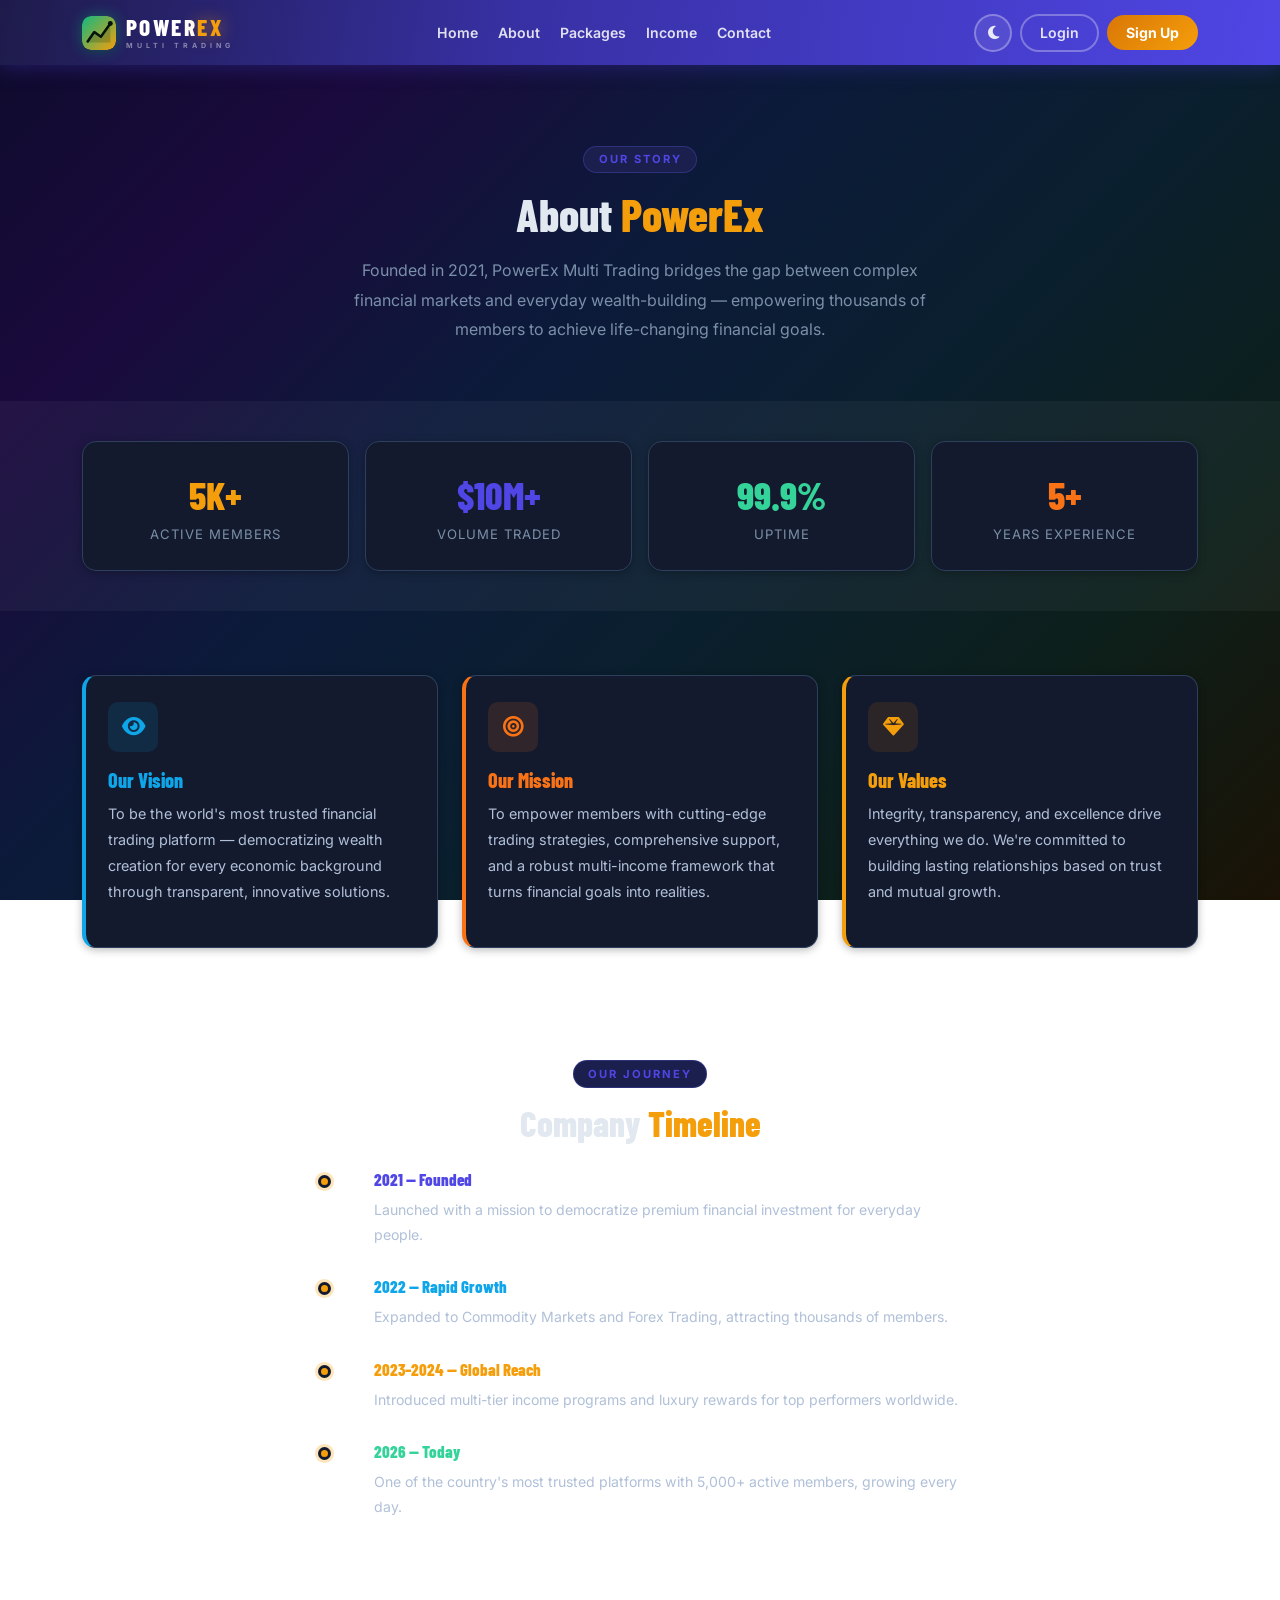
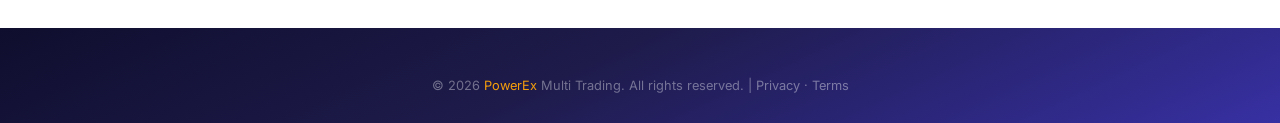
==== about.html @ 44443613 "add files and ready basic frontend" ====
<!DOCTYPE html>
<html lang="en">
<head>
  <meta charset="UTF-8"/>
  <meta name="viewport" content="width=device-width, initial-scale=1.0"/>
  <title>About – PowerEx Multi Trading</title>
  <link href="https://cdn.jsdelivr.net/npm/bootstrap@5.3.3/dist/css/bootstrap.min.css" rel="stylesheet"/>
  <link href="https://cdnjs.cloudflare.com/ajax/libs/font-awesome/6.5.0/css/all.min.css" rel="stylesheet"/>
  <link href="https://fonts.googleapis.com/css2?family=Inter:wght@300;400;500;600;700;800&family=Barlow+Condensed:wght@700;800&display=swap" rel="stylesheet"/>
  <link href="css/style.css" rel="stylesheet"/>
</head>
<body>

<nav class="px-nav navbar navbar-expand-lg">
  <div class="container">
    <a class="nav-brand" href="index.html">
      <img src="assets/px-icon.svg" class="brand-icon-img" alt="PowerEx" width="34" height="34">
      <span class="brand-text-wrap">
        <span class="brand-text">POWER<span class="brand-ex">EX</span></span>
        <span class="brand-tag">Multi Trading</span>
      </span>
    </a>
    <button class="navbar-toggler border-0" type="button" data-bs-toggle="collapse" data-bs-target="#navMain">
      <i class="fa-solid fa-bars" style="color:#fff;"></i>
    </button>
    <div class="collapse navbar-collapse" id="navMain">
      <ul class="navbar-nav mx-auto gap-1">
        <li class="nav-item"><a class="nav-link" href="index.html">Home</a></li>
        <li class="nav-item"><a class="nav-link active" href="about.html">About</a></li>
        <li class="nav-item"><a class="nav-link" href="index.html#packages">Packages</a></li>
        <li class="nav-item"><a class="nav-link" href="index.html#income">Income</a></li>
        <li class="nav-item"><a class="nav-link" href="contact.html">Contact</a></li>
      </ul>
      <div class="d-flex align-items-center gap-2">
        <button class="theme-toggle" id="themeToggle"><i class="fa-solid fa-moon ico-moon"></i><i class="fa-solid fa-sun ico-sun"></i></button>
        <a href="login.html" class="nav-link" style="color:rgba(255,255,255,.8);font-weight:600;border:2px solid rgba(255,255,255,.3);border-radius:20px;padding:.4rem 1.1rem;">Login</a>
        <a href="signup.html" style="background:linear-gradient(135deg,#D97706,#F59E0B);color:#fff;border-radius:20px;padding:.42rem 1.2rem;font-weight:700;text-decoration:none;font-size:.88rem;">Sign Up</a>
      </div>
    </div>
  </div>
</nav>

<!-- Hero -->
<section style="padding:5rem 0 3.5rem;text-align:center;">
  <div class="container fade-in">
    <div class="section-label">Our Story</div>
    <h1 class="page-title" style="font-size:2.8rem;">About <span class="accent">PowerEx</span></h1>
    <p style="color:var(--gray-500);max-width:600px;margin:.9rem auto 0;line-height:1.85;font-size:1rem;">
      Founded in 2021, PowerEx Multi Trading bridges the gap between complex financial markets and everyday wealth-building — empowering thousands of members to achieve life-changing financial goals.
    </p>
  </div>
</section>

<!-- Stats -->
<section style="padding:2.5rem 0;background:rgba(255,255,255,.04);">
  <div class="container">
    <div class="row g-3 text-center">
      <div class="col-6 col-md-3 fade-in">
        <div class="px-card"><div style="font-family:'Barlow Condensed',sans-serif;font-size:2.4rem;font-weight:800;color:#F59E0B;">5K+</div><div style="color:var(--gray-500);font-size:.82rem;letter-spacing:1px;text-transform:uppercase;">Active Members</div></div>
      </div>
      <div class="col-6 col-md-3 fade-in">
        <div class="px-card"><div style="font-family:'Barlow Condensed',sans-serif;font-size:2.4rem;font-weight:800;color:#4F46E5;">$10M+</div><div style="color:var(--gray-500);font-size:.82rem;letter-spacing:1px;text-transform:uppercase;">Volume Traded</div></div>
      </div>
      <div class="col-6 col-md-3 fade-in">
        <div class="px-card"><div style="font-family:'Barlow Condensed',sans-serif;font-size:2.4rem;font-weight:800;color:#34d399;">99.9%</div><div style="color:var(--gray-500);font-size:.82rem;letter-spacing:1px;text-transform:uppercase;">Uptime</div></div>
      </div>
      <div class="col-6 col-md-3 fade-in">
        <div class="px-card"><div style="font-family:'Barlow Condensed',sans-serif;font-size:2.4rem;font-weight:800;color:#F97316;">5+</div><div style="color:var(--gray-500);font-size:.82rem;letter-spacing:1px;text-transform:uppercase;">Years Experience</div></div>
      </div>
    </div>
  </div>
</section>

<!-- Mission / Vision -->
<section style="padding:4rem 0;">
  <div class="container">
    <div class="row g-4">
      <div class="col-md-4 fade-in">
        <div class="px-card h-100" style="border-left:4px solid #0EA5E9;">
          <div style="width:50px;height:50px;border-radius:10px;background:rgba(14,165,233,.12);color:#0EA5E9;display:flex;align-items:center;justify-content:center;font-size:1.3rem;margin-bottom:1rem;"><i class="fa-solid fa-eye"></i></div>
          <h5 style="font-family:'Barlow Condensed',sans-serif;font-weight:800;color:#0EA5E9;margin-bottom:.6rem;">Our Vision</h5>
          <p style="color:var(--gray-700);font-size:.9rem;line-height:1.8;">To be the world's most trusted financial trading platform — democratizing wealth creation for every economic background through transparent, innovative solutions.</p>
        </div>
      </div>
      <div class="col-md-4 fade-in">
        <div class="px-card h-100" style="border-left:4px solid #F97316;">
          <div style="width:50px;height:50px;border-radius:10px;background:rgba(249,115,22,.12);color:#F97316;display:flex;align-items:center;justify-content:center;font-size:1.3rem;margin-bottom:1rem;"><i class="fa-solid fa-bullseye"></i></div>
          <h5 style="font-family:'Barlow Condensed',sans-serif;font-weight:800;color:#F97316;margin-bottom:.6rem;">Our Mission</h5>
          <p style="color:var(--gray-700);font-size:.9rem;line-height:1.8;">To empower members with cutting-edge trading strategies, comprehensive support, and a robust multi-income framework that turns financial goals into realities.</p>
        </div>
      </div>
      <div class="col-md-4 fade-in">
        <div class="px-card h-100" style="border-left:4px solid #F59E0B;">
          <div style="width:50px;height:50px;border-radius:10px;background:rgba(217,119,6,.12);color:#F59E0B;display:flex;align-items:center;justify-content:center;font-size:1.3rem;margin-bottom:1rem;"><i class="fa-solid fa-gem"></i></div>
          <h5 style="font-family:'Barlow Condensed',sans-serif;font-weight:800;color:#F59E0B;margin-bottom:.6rem;">Our Values</h5>
          <p style="color:var(--gray-700);font-size:.9rem;line-height:1.8;">Integrity, transparency, and excellence drive everything we do. We're committed to building lasting relationships based on trust and mutual growth.</p>
        </div>
      </div>
    </div>
  </div>
</section>

<!-- Timeline -->
<section style="padding:3rem 0 5rem;background:rgba(255,255,255,.04);">
  <div class="container">
    <div class="text-center mb-4 fade-in">
      <div class="section-label">Our Journey</div>
      <h2 class="page-title">Company <span class="accent">Timeline</span></h2>
    </div>
    <div class="row justify-content-center">
      <div class="col-lg-7">
        <div style="position:relative;padding-left:2rem;border-left:3px solid linear-gradient(180deg,#4F46E5,#0EA5E9);">
          <style>.tline{position:relative;padding-left:1.4rem;margin-bottom:1.8rem;}.tline::before{content:'';position:absolute;left:-2.1rem;top:6px;width:13px;height:13px;border-radius:50%;background:#F59E0B;border:3px solid #131a2e;box-shadow:0 0 0 3px rgba(245,158,11,.28);}</style>
          <div class="tline fade-in">
            <h6 style="font-family:'Barlow Condensed',sans-serif;font-weight:800;color:#4F46E5;font-size:1.05rem;">2021 — Founded</h6>
            <p style="color:var(--gray-700);font-size:.88rem;line-height:1.8;margin-top:.3rem;">Launched with a mission to democratize premium financial investment for everyday people.</p>
          </div>
          <div class="tline fade-in">
            <h6 style="font-family:'Barlow Condensed',sans-serif;font-weight:800;color:#0EA5E9;font-size:1.05rem;">2022 — Rapid Growth</h6>
            <p style="color:var(--gray-700);font-size:.88rem;line-height:1.8;margin-top:.3rem;">Expanded to Commodity Markets and Forex Trading, attracting thousands of members.</p>
          </div>
          <div class="tline fade-in">
            <h6 style="font-family:'Barlow Condensed',sans-serif;font-weight:800;color:#F59E0B;font-size:1.05rem;">2023–2024 — Global Reach</h6>
            <p style="color:var(--gray-700);font-size:.88rem;line-height:1.8;margin-top:.3rem;">Introduced multi-tier income programs and luxury rewards for top performers worldwide.</p>
          </div>
          <div class="tline fade-in">
            <h6 style="font-family:'Barlow Condensed',sans-serif;font-weight:800;color:#34d399;font-size:1.05rem;">2026 — Today</h6>
            <p style="color:var(--gray-700);font-size:.88rem;line-height:1.8;margin-top:.3rem;">One of the country's most trusted platforms with 5,000+ active members, growing every day.</p>
          </div>
        </div>
      </div>
    </div>
  </div>
</section>

<footer class="px-footer">
  <div class="container">
    <div class="footer-copy py-2">© 2026 <span>PowerEx</span> Multi Trading. All rights reserved. | <a href="privacy-policy.html" style="color:rgba(255,255,255,.4);text-decoration:none;">Privacy</a> · <a href="terms.html" style="color:rgba(255,255,255,.4);text-decoration:none;">Terms</a></div>
  </div>
</footer>

<script src="https://cdn.jsdelivr.net/npm/bootstrap@5.3.3/dist/js/bootstrap.bundle.min.js"></script>
<script src="js/script.js"></script>
</body>
</html>
---- css/style.css ----
/* ═══════════════════════════════════════════════════════
   PowerX Shared Stylesheet
   Used by all pages (login, signup, dashboard, etc.)
═══════════════════════════════════════════════════════ */

:root {
  --green:      #4F46E5;
  --green-d:    #3730A3;
  --green-l:    #6366F1;
  --green-xl:   #1a1f4d;
  --blue:       #0EA5E9;
  --blue-l:     #38BDF8;
  --blue-xl:    #0a1f35;
  --pink:       #F97316;
  --pink-d:     #C2410C;
  --pink-l:     #FB923C;
  --gold:       #D97706;
  --gold-l:     #F59E0B;
  --gold-xl:    #241708;
  --white:      #131a2e;
  --gray-50:    #0d1117;
  --gray-100:   #1a2236;
  --gray-300:   #2d3f5c;
  --gray-500:   #7a8fa8;
  --gray-700:   #b0c0d8;
  --gray-900:   #e2e8f0;
  --shadow-sm:  0 2px 8px rgba(0,0,0,.28);
  --shadow-md:  0 6px 24px rgba(0,0,0,.42);
  --shadow-lg:  0 16px 48px rgba(0,0,0,.55);
  --radius-sm:  8px;
  --radius-md:  14px;
  --radius-lg:  22px;
  --radius-xl:  32px;
  --transition: all .28s ease;
}

/* Light mode */
body.light {
  --white:     #FFFFFF;
  --gray-50:   #F8FAFC;
  --gray-100:  #F1F5F9;
  --gray-300:  #CBD5E1;
  --gray-500:  #94A3B8;
  --gray-700:  #475569;
  --gray-900:  #0F172A;
  --green-xl:  #EEF2FF;
  --blue-xl:   #E0F2FE;
  --gold-xl:   #FFFBEB;
  --shadow-sm: 0 2px 8px rgba(0,0,0,.07);
  --shadow-md: 0 6px 24px rgba(0,0,0,.10);
  --shadow-lg: 0 16px 48px rgba(0,0,0,.13);
  background: linear-gradient(135deg,#f0f4ff 0%,#faf5ff 25%,#f0f9ff 50%,#fffbf0 75%,#f0fdf9 100%) !important;
  color: #0F172A !important;
}

*, *::before, *::after { box-sizing: border-box; margin: 0; padding: 0; }
html { scroll-behavior: smooth; }

body {
  font-family: 'Inter', sans-serif;
  color: var(--gray-900);
  background: linear-gradient(135deg,#0d0b2b 0%,#1a0a3d 20%,#0c1a3a 40%,#0a1f2e 60%,#0d1f1a 80%,#1a1205 100%);
  background-attachment: fixed;
  min-height: 100vh;
  overflow-x: hidden;
}

/* ── Shared Navbar ── */
.px-nav {
  background: linear-gradient(100deg,#1e1b4b 0%,#3730A3 40%,#4F46E5 100%);
  padding: .85rem 0;
  position: sticky;
  top: 0;
  z-index: 1050;
  box-shadow: 0 3px 18px rgba(55,48,163,.45);
}
.px-nav .nav-brand { display:flex; align-items:center; gap:.6rem; text-decoration:none; line-height:1; }
.brand-icon-img {
  width: 34px; height: 34px;
  flex-shrink: 0;
  border-radius: 9px;
  box-shadow: 0 0 14px rgba(16,185,129,.45), 0 2px 6px rgba(0,0,0,.3);
}
.brand-text-wrap { display: flex; flex-direction: column; justify-content: center; }
.brand-text {
  font-family: 'Barlow Condensed', sans-serif;
  font-size: 1.45rem; font-weight: 800; letter-spacing: 2.5px; color: #fff; line-height: 1;
}
.brand-ex { color: #F59E0B; text-shadow: 0 0 16px rgba(245,158,11,.6); }
.brand-tag {
  font-size: .44rem; font-weight: 700; letter-spacing: 4px;
  color: rgba(255,255,255,.45); text-transform: uppercase;
  margin-top: 2px; font-family: 'Inter', sans-serif;
}
.px-nav .nav-link {
  color: rgba(255,255,255,.85) !important;
  font-weight: 600;
  font-size: .88rem;
  border-radius: 8px;
  transition: var(--transition);
}
.px-nav .nav-link:hover { color: #F59E0B !important; background: rgba(255,255,255,.09); }

/* ── Theme Toggle ── */
.theme-toggle {
  display: inline-flex; align-items: center; justify-content: center;
  width: 38px; height: 38px; border-radius: 50%;
  border: 2px solid rgba(255,255,255,.3);
  background: rgba(255,255,255,.08);
  color: rgba(255,255,255,.88);
  font-size: .95rem; cursor: pointer;
  transition: var(--transition);
  position: relative; overflow: hidden;
}
.theme-toggle:hover { background: rgba(245,158,11,.2); border-color: #F59E0B; color: #F59E0B; transform: rotate(18deg) scale(1.08); }
.theme-toggle .ico-moon, .theme-toggle .ico-sun { position: absolute; transition: opacity .3s, transform .3s; }
.theme-toggle .ico-sun  { opacity: 0; transform: rotate(-90deg) scale(.6); }
.theme-toggle .ico-moon { opacity: 1; }
body.light .theme-toggle .ico-sun  { opacity: 1; transform: rotate(0) scale(1); }
body.light .theme-toggle .ico-moon { opacity: 0; transform: rotate(90deg) scale(.6); }

/* ── Auth Cards ── */
.auth-card {
  background: var(--white);
  border: 1px solid var(--gray-300);
  border-radius: var(--radius-lg);
  padding: 1.8rem 2rem;
  box-shadow: var(--shadow-lg);
  width: 100%;
  max-width: 420px;
}
.auth-input {
  background: var(--gray-100) !important;
  border: 2px solid var(--gray-300) !important;
  color: var(--gray-900) !important;
  border-radius: var(--radius-sm) !important;
  padding: .56rem .9rem !important;
  font-size: .9rem;
  transition: var(--transition);
}
.auth-input:focus {
  border-color: var(--green) !important;
  box-shadow: 0 0 0 3px rgba(79,70,229,.18) !important;
  background: var(--gray-50) !important;
  outline: none !important;
}
.auth-input::placeholder { color: var(--gray-500) !important; }

.btn-auth {
  background: linear-gradient(135deg,var(--green),var(--green-l));
  color: #fff; border: none;
  padding: .65rem 1.5rem;
  border-radius: var(--radius-xl);
  font-weight: 700; font-size: .92rem;
  width: 100%; cursor: pointer;
  transition: var(--transition);
}
.btn-auth:hover { background: linear-gradient(135deg,var(--pink),var(--pink-d)); box-shadow: 0 8px 24px rgba(249,115,22,.35); transform: translateY(-1px); }

.btn-github {
  background: var(--gray-100);
  color: var(--gray-900);
  border: 2px solid var(--gray-300);
  padding: .58rem 1.5rem;
  border-radius: var(--radius-xl);
  font-weight: 700; font-size: .88rem;
  width: 100%; cursor: pointer;
  transition: var(--transition);
  display: flex; align-items: center; justify-content: center; gap: .6rem;
}
.btn-github .fa-google { color: #EA4335; }
.btn-github:hover { border-color: #EA4335; color: #EA4335; }

.auth-divider {
  display: flex; align-items: center; gap: .8rem;
  color: var(--gray-500); font-size: .82rem; font-weight: 600;
  margin: .75rem 0;
}
.auth-divider::before, .auth-divider::after { content: ''; flex: 1; height: 1px; background: var(--gray-300); }
.auth-card .mb-3 { margin-bottom: .65rem !important; }
.auth-card .mb-4 { margin-bottom: .9rem !important; }

.pass-wrap { position: relative; }
.pass-wrap .toggle-pass {
  position: absolute; right: .9rem; top: 50%; transform: translateY(-50%);
  color: var(--gray-500); cursor: pointer; font-size: .95rem; z-index: 2;
  transition: color .2s;
}
.pass-wrap .toggle-pass:hover { color: var(--green); }

/* ── Form validation ── */
.field-error { color: #f87171; font-size: .78rem; margin-top: .3rem; display: none; }
.field-error.show { display: block; }
.auth-input.is-invalid { border-color: #f87171 !important; }
.auth-input.is-valid   { border-color: #34d399 !important; }

.alert-auth { border-radius: var(--radius-sm); padding: .8rem 1.1rem; font-size: .88rem; margin-bottom: 1.2rem; display: none; }
.alert-auth.show { display: block; }
.alert-success-auth { background: rgba(52,211,153,.12); border: 1px solid rgba(52,211,153,.4); color: #34d399; }
.alert-error-auth   { background: rgba(248,113,113,.12); border: 1px solid rgba(248,113,113,.4); color: #f87171; }

/* ── Dashboard ── */
.dash-sidebar {
  background: var(--white);
  border-right: 1px solid var(--gray-300);
  min-height: calc(100vh - 68px);
  padding: 1.8rem 0;
  position: sticky; top: 68px;
}
.dash-sidebar .side-link {
  display: flex; align-items: center; gap: .75rem;
  padding: .72rem 1.6rem;
  color: var(--gray-700); font-weight: 600; font-size: .9rem;
  text-decoration: none; border-radius: 0;
  transition: var(--transition);
  border-left: 3px solid transparent;
}
.dash-sidebar .side-link:hover,
.dash-sidebar .side-link.active {
  color: var(--green);
  background: var(--green-xl);
  border-left-color: var(--green);
}
.dash-main { padding: 2rem; }

.stat-card {
  background: var(--white);
  border: 1px solid var(--gray-300);
  border-radius: var(--radius-md);
  padding: 1.5rem 1.4rem;
  display: flex; align-items: center; gap: 1.2rem;
  box-shadow: var(--shadow-sm);
  transition: var(--transition);
}
.stat-card:hover { box-shadow: var(--shadow-md); transform: translateY(-3px); }
.stat-icon {
  width: 52px; height: 52px; border-radius: var(--radius-sm);
  display: flex; align-items: center; justify-content: center;
  font-size: 1.4rem; flex-shrink: 0;
}
.stat-val { font-family: 'Barlow Condensed', sans-serif; font-size: 1.85rem; font-weight: 800; color: var(--gray-900); line-height: 1; }
.stat-lbl { font-size: .76rem; color: var(--gray-500); letter-spacing: .8px; text-transform: uppercase; margin-top: .2rem; }

/* ── Tables ── */
.px-table {
  width: 100%; border-collapse: separate; border-spacing: 0;
  border-radius: var(--radius-md); overflow: hidden; box-shadow: var(--shadow-sm);
}
.px-table thead th {
  background: linear-gradient(100deg,#3730A3,#4F46E5);
  color: #fff; padding: .9rem 1.2rem;
  font-weight: 700; font-size: .85rem; letter-spacing: .4px; text-align: left;
}
.px-table tbody td {
  padding: .82rem 1.2rem; border-bottom: 1px solid var(--gray-100);
  color: var(--gray-900); font-size: .9rem; background: var(--white);
}
.px-table tbody tr:last-child td { border-bottom: none; }
.px-table tbody tr:hover td { background: var(--gray-50); }

/* ── Badges ── */
.badge-success { background: rgba(52,211,153,.15); color: #34d399; border: 1px solid rgba(52,211,153,.35); border-radius: 20px; padding: .25rem .8rem; font-size: .75rem; font-weight: 700; }
.badge-warn    { background: rgba(245,158,11,.15); color: #F59E0B; border: 1px solid rgba(245,158,11,.35); border-radius: 20px; padding: .25rem .8rem; font-size: .75rem; font-weight: 700; }
.badge-danger  { background: rgba(248,113,113,.15); color: #f87171; border: 1px solid rgba(248,113,113,.35); border-radius: 20px; padding: .25rem .8rem; font-size: .75rem; font-weight: 700; }

/* ── Cards ── */
.px-card {
  background: var(--white); border: 1px solid var(--gray-300);
  border-radius: var(--radius-md); padding: 1.6rem 1.4rem;
  box-shadow: var(--shadow-sm); transition: var(--transition);
}
.px-card:hover { box-shadow: var(--shadow-md); transform: translateY(-3px); }

/* ── Section title ── */
.page-title {
  font-family: 'Barlow Condensed', sans-serif;
  font-size: 2.2rem; font-weight: 800; color: var(--gray-900);
}
.page-title .accent { color: #F59E0B; }

.section-label {
  display: inline-block; font-size: .7rem; font-weight: 700;
  letter-spacing: 2px; text-transform: uppercase;
  color: var(--green); background: var(--green-xl);
  border: 1.5px solid rgba(99,102,241,.28);
  border-radius: 20px; padding: .28rem .9rem; margin-bottom: .9rem;
}

/* ── Loading spinner ── */
.px-spinner-wrap {
  display: flex; align-items: center; justify-content: center;
  padding: 3rem; flex-direction: column; gap: 1rem;
}
.px-spinner {
  width: 44px; height: 44px;
  border: 4px solid var(--gray-300);
  border-top-color: var(--green);
  border-radius: 50%;
  animation: spin .8s linear infinite;
}
@keyframes spin { to { transform: rotate(360deg); } }
.px-spinner-txt { color: var(--gray-500); font-size: .9rem; }

/* ── Empty state ── */
.empty-state { text-align: center; padding: 4rem 2rem; }
.empty-state i { font-size: 3.5rem; color: var(--gray-300); margin-bottom: 1rem; display: block; }
.empty-state h5 { color: var(--gray-700); font-weight: 700; margin-bottom: .5rem; }
.empty-state p  { color: var(--gray-500); font-size: .9rem; }

/* ── Footer ── */
.px-footer {
  background: linear-gradient(155deg,#0f0e2e 0%,#1e1b4b 45%,#3730A3 100%);
  padding: 2.5rem 0 1.2rem;
  margin-top: auto;
}
.px-footer .footer-copy { color: rgba(255,255,255,.38); font-size: .8rem; text-align: center; }
.px-footer .footer-copy span { color: #F59E0B; }

/* ── Smooth transitions ── */
.fade-in { animation: fadeIn .45s ease both; }
@keyframes fadeIn { from { opacity: 0; transform: translateY(14px); } to { opacity: 1; transform: none; } }

/* ── Scrollbar ── */
::-webkit-scrollbar { width: 7px; }
::-webkit-scrollbar-track { background: var(--gray-50); }
::-webkit-scrollbar-thumb { background: var(--green); border-radius: 4px; }

/* ── Responsive ── */
@media (max-width: 768px) {
  .auth-card { padding: 1.8rem 1.4rem; }
  .dash-sidebar { min-height: auto; position: static; }
  .dash-main { padding: 1.2rem; }
}
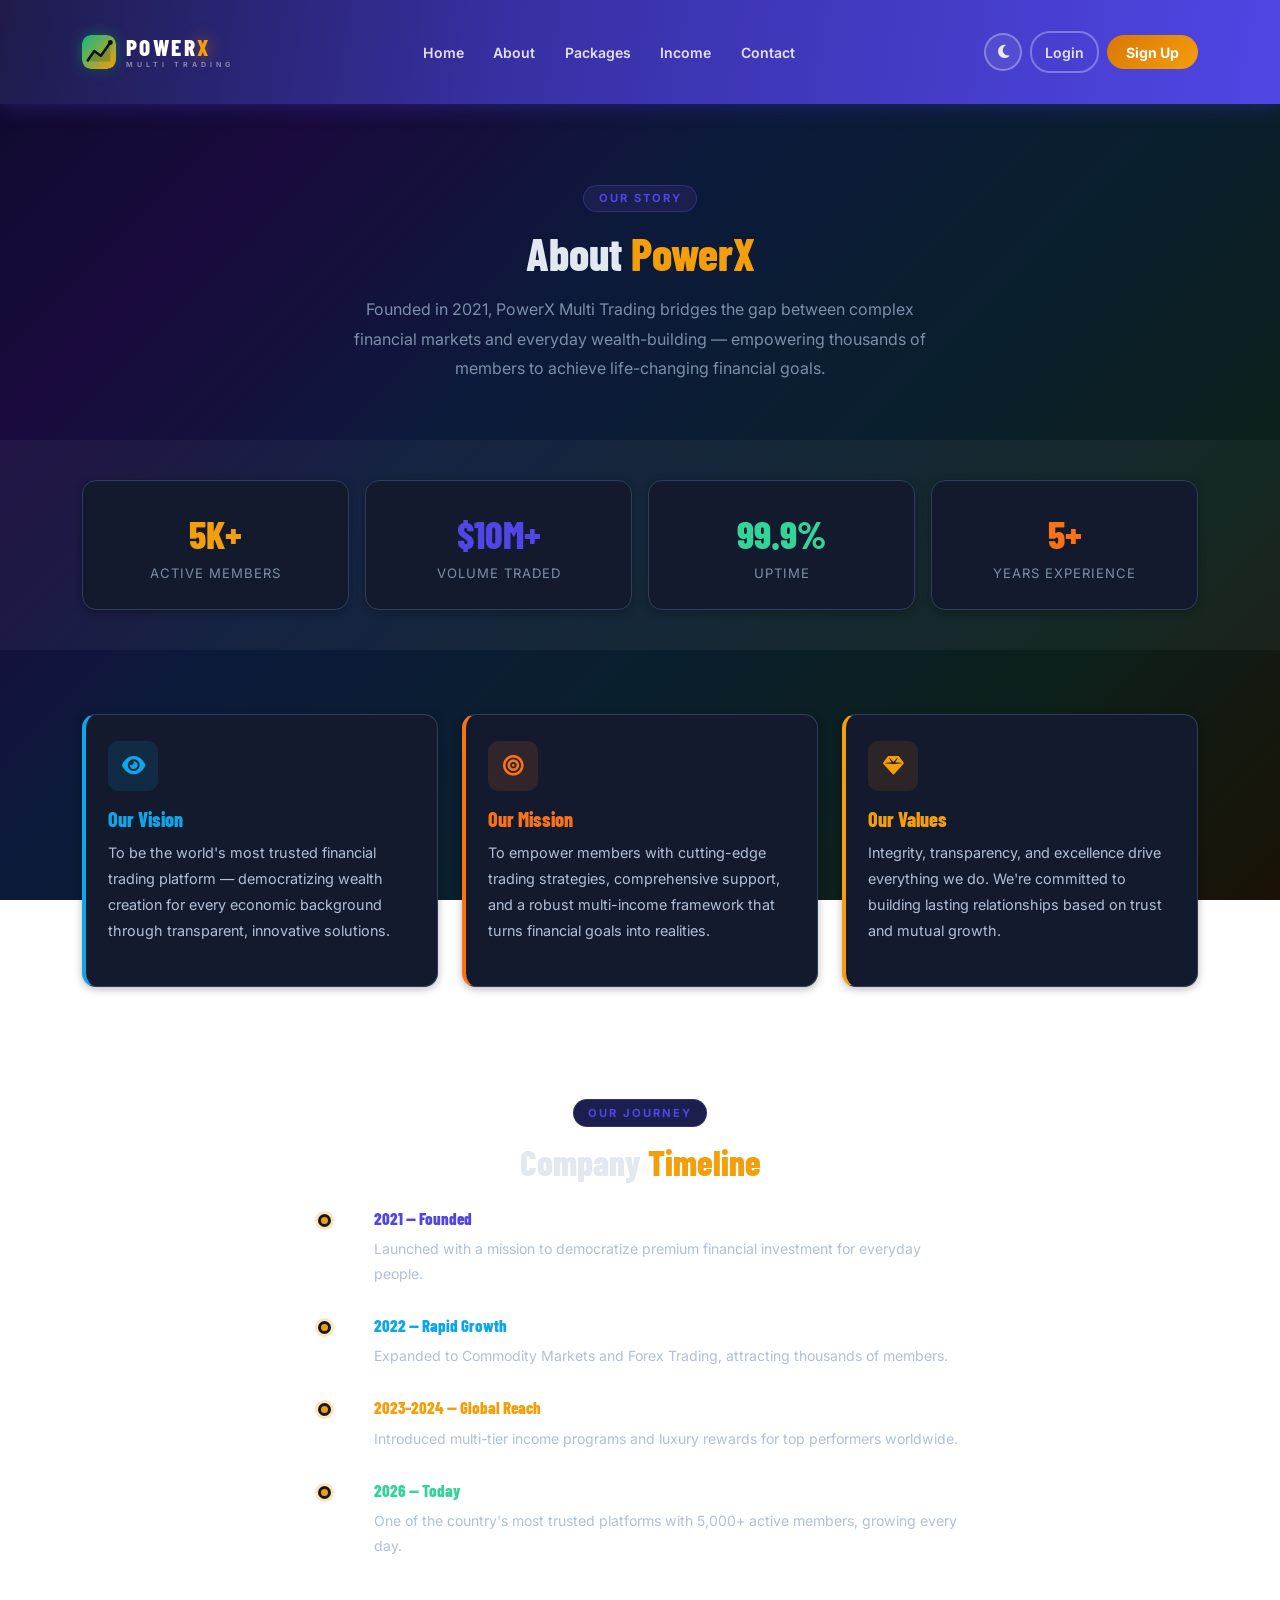
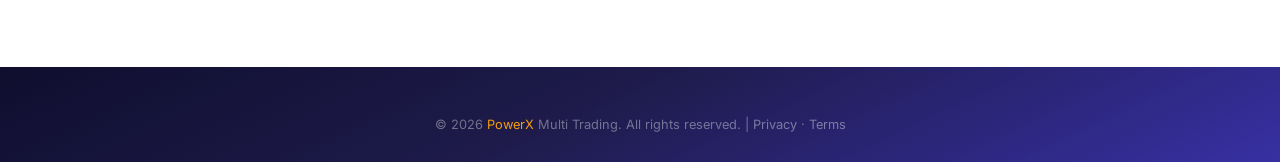
==== commit bfa06ea7: "update add sidebar" ====
--- a/about.html
+++ b/about.html
@@ -1,9 +1,9 @@
-<!DOCTYPE html>
+﻿<!DOCTYPE html>
 <html lang="en">
 <head>
   <meta charset="UTF-8"/>
   <meta name="viewport" content="width=device-width, initial-scale=1.0"/>
-  <title>About – PowerEx Multi Trading</title>
+  <title>About – PowerX Multi Trading</title>
   <link href="https://cdn.jsdelivr.net/npm/bootstrap@5.3.3/dist/css/bootstrap.min.css" rel="stylesheet"/>
   <link href="https://cdnjs.cloudflare.com/ajax/libs/font-awesome/6.5.0/css/all.min.css" rel="stylesheet"/>
   <link href="https://fonts.googleapis.com/css2?family=Inter:wght@300;400;500;600;700;800&family=Barlow+Condensed:wght@700;800&display=swap" rel="stylesheet"/>
@@ -14,9 +14,9 @@
 <nav class="px-nav navbar navbar-expand-lg">
   <div class="container">
     <a class="nav-brand" href="index.html">
-      <img src="assets/px-icon.svg" class="brand-icon-img" alt="PowerEx" width="34" height="34">
+      <img src="assets/px-icon.svg" class="brand-icon-img" alt="PowerX" width="34" height="34">
       <span class="brand-text-wrap">
-        <span class="brand-text">POWER<span class="brand-ex">EX</span></span>
+        <span class="brand-text">POWER<span class="brand-ex">X</span></span>
         <span class="brand-tag">Multi Trading</span>
       </span>
     </a>
@@ -44,9 +44,9 @@
 <section style="padding:5rem 0 3.5rem;text-align:center;">
   <div class="container fade-in">
     <div class="section-label">Our Story</div>
-    <h1 class="page-title" style="font-size:2.8rem;">About <span class="accent">PowerEx</span></h1>
+    <h1 class="page-title" style="font-size:2.8rem;">About <span class="accent">PowerX</span></h1>
     <p style="color:var(--gray-500);max-width:600px;margin:.9rem auto 0;line-height:1.85;font-size:1rem;">
-      Founded in 2021, PowerEx Multi Trading bridges the gap between complex financial markets and everyday wealth-building — empowering thousands of members to achieve life-changing financial goals.
+      Founded in 2021, PowerX Multi Trading bridges the gap between complex financial markets and everyday wealth-building — empowering thousands of members to achieve life-changing financial goals.
     </p>
   </div>
 </section>
@@ -135,7 +135,7 @@
 
 <footer class="px-footer">
   <div class="container">
-    <div class="footer-copy py-2">© 2026 <span>PowerEx</span> Multi Trading. All rights reserved. | <a href="privacy-policy.html" style="color:rgba(255,255,255,.4);text-decoration:none;">Privacy</a> · <a href="terms.html" style="color:rgba(255,255,255,.4);text-decoration:none;">Terms</a></div>
+    <div class="footer-copy py-2">© 2026 <span>PowerX</span> Multi Trading. All rights reserved. | <a href="privacy-policy.html" style="color:rgba(255,255,255,.4);text-decoration:none;">Privacy</a> · <a href="terms.html" style="color:rgba(255,255,255,.4);text-decoration:none;">Terms</a></div>
   </div>
 </footer>
 
--- a/css/style.css
+++ b/css/style.css
@@ -54,7 +54,7 @@
 }
 
 *, *::before, *::after { box-sizing: border-box; margin: 0; padding: 0; }
-html { scroll-behavior: smooth; }
+html { scroll-behavior: smooth; overflow-x: hidden; }
 
 body {
   font-family: 'Inter', sans-serif;
@@ -100,6 +100,18 @@
   transition: var(--transition);
 }
 .px-nav .nav-link:hover { color: #F59E0B !important; background: rgba(255,255,255,.09); }
+
+.px-nav .navbar-collapse {
+  padding: .5rem 0;
+}
+.px-nav .navbar-collapse .nav-link {
+  padding: .52rem .8rem !important;
+  border-radius: 8px;
+}
+.px-nav .navbar-collapse .d-flex.gap-2 {
+  padding: .6rem 0;
+  flex-wrap: wrap;
+}
 
 /* ── Theme Toggle ── */
 .theme-toggle {
@@ -241,6 +253,8 @@
 .stat-val { font-family: 'Barlow Condensed', sans-serif; font-size: 1.85rem; font-weight: 800; color: var(--gray-900); line-height: 1; }
 .stat-lbl { font-size: .76rem; color: var(--gray-500); letter-spacing: .8px; text-transform: uppercase; margin-top: .2rem; }
 
+.px-table-responsive { overflow-x: auto; -webkit-overflow-scrolling: touch; border-radius: var(--radius-md); }
+
 /* ── Tables ── */
 .px-table {
   width: 100%; border-collapse: separate; border-spacing: 0;
@@ -326,8 +340,66 @@
 ::-webkit-scrollbar-thumb { background: var(--green); border-radius: 4px; }
 
 /* ── Responsive ── */
+
+/* Tablets (≤ 992px) */
+@media (max-width: 992px) {
+  .dash-main { padding: 1.5rem 1.2rem; }
+  .stat-card { padding: 1.1rem; gap: .8rem; }
+  .stat-icon { width: 44px; height: 44px; font-size: 1.1rem; }
+  .stat-val  { font-size: 1.5rem; }
+  .px-card   { padding: 1.2rem 1rem; }
+}
+
+/* Mobile (≤ 768px) */
 @media (max-width: 768px) {
-  .auth-card { padding: 1.8rem 1.4rem; }
-  .dash-sidebar { min-height: auto; position: static; }
-  .dash-main { padding: 1.2rem; }
-}
+  body { overflow-x: hidden; }
+
+  /* Navbar */
+  .px-nav { padding: .6rem 0; }
+  .brand-text { font-size: 1.15rem; letter-spacing: 1.5px; }
+  .brand-icon-img { width: 28px; height: 28px; border-radius: 7px; }
+  .theme-toggle { width: 34px; height: 34px; }
+
+  /* Auth */
+  .auth-card { padding: 1.4rem 1.1rem; margin: 0 .5rem; max-width: 100%; }
+  .auth-card .mb-3 { margin-bottom: .55rem !important; }
+  .auth-card .mb-4 { margin-bottom: .7rem !important; }
+  .btn-auth  { padding: .6rem; font-size: .88rem; }
+  .btn-github { padding: .52rem; font-size: .83rem; }
+
+  /* Dashboard */
+  .dash-sidebar { display: none; }
+  .dash-main { padding: 1rem .75rem; }
+  .stat-card { padding: .9rem .8rem; gap: .65rem; }
+  .stat-icon { width: 38px; height: 38px; font-size: 1rem; flex-shrink: 0; }
+  .stat-val  { font-size: 1.3rem; }
+  .stat-lbl  { font-size: .68rem; }
+  .page-title { font-size: 1.5rem; }
+  .empty-state { padding: 2.5rem 1rem; }
+  .empty-state i { font-size: 2.4rem; }
+
+  /* Tables — horizontal scroll */
+  .px-table-responsive { overflow-x: auto; -webkit-overflow-scrolling: touch; }
+  .px-table { min-width: 560px; }
+  .px-table thead th, .px-table tbody td { padding: .6rem .75rem; font-size: .8rem; }
+
+  /* Badges */
+  .badge-success, .badge-warn, .badge-danger { font-size: .7rem; padding: .2rem .6rem; }
+
+  /* Section label */
+  .section-label { font-size: .65rem; }
+
+  /* Footer */
+  .px-footer { padding: 1.5rem 0 1rem; }
+  .px-footer .footer-copy { font-size: .75rem; padding: 0 1rem; }
+}
+
+/* Small phones (≤ 480px) */
+@media (max-width: 480px) {
+  .auth-card { padding: 1.2rem .9rem; }
+  .brand-text { font-size: 1rem; }
+  .stat-card { flex-direction: column; text-align: center; padding: .9rem .5rem; }
+  .stat-icon { margin: 0 auto; }
+  .dash-main { padding: .75rem .5rem; }
+  .px-card   { padding: 1rem .75rem; }
+}
